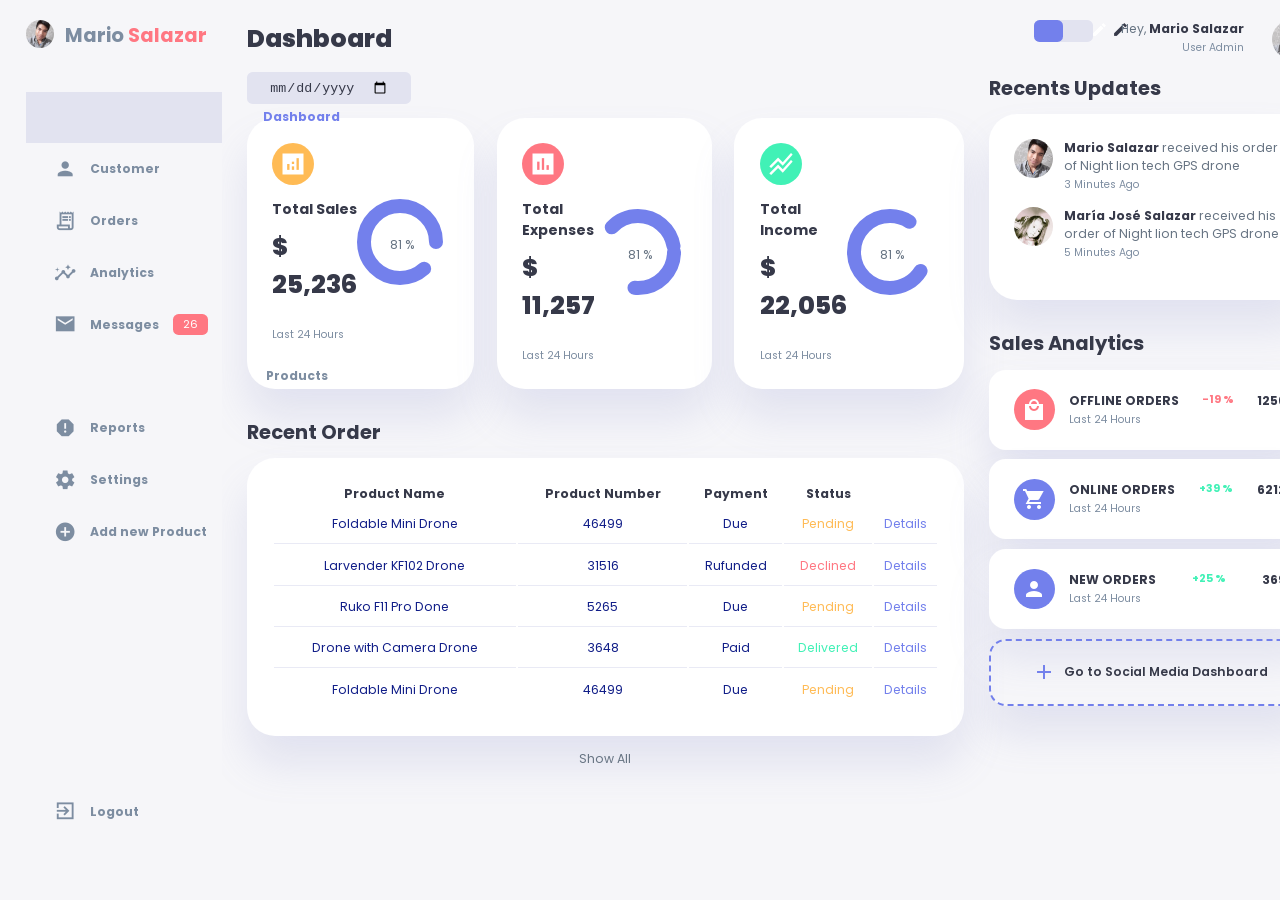
==== dashboard/index.html @ 766b9f81 "Mario Salazar" ====
<!DOCTYPE html>
<html lang="en">
<head>
    <meta charset="UTF-8">
    <meta http-equiv="X-UA-Compatible" content="IE=edge">
    <meta name="viewport" content="width=device-width, initial-scale=1.0">
    <link rel="icon" type="image/jpg" href="../img/apps_web_browser.ico">
    <link href="https://fonts.googleapis.com/icon?family=Material+Icons+Sharp" rel="stylesheet">
    <link rel="stylesheet" href="css/style.css">
    <title>Responsive Dashboard</title>
</head>
<body>
    <div class="container">
        <aside>
            <div class="top">
                <div class="logo">
                    <img src="img/mario_profile.png" alt="">
                    <h2 class="text-muted">Mario
                        <span class="danger">Salazar</span>
                    </h2>
                </div>
                <div class="close" id="close-btn">
                    <span class="material-icons-sharp">
                        highlight_off
                    </span>
                </div>
            </div>
            <div class="sidebar">
                <a class="active" href="#">
                    <span class="material-icons-sharp">
                        grid_view
                    </span>
                    <h3>Dashboard</h3>
                </a>
                <a href="#">
                    <span class="material-icons-sharp">
                        person
                    </span>
                    <h3>Customer</h3>
                </a>
                <a href="#">
                    <span class="material-icons-sharp">
                        receipt_long
                    </span>
                    <h3>Orders</h3>
                </a>
                <a href="#">
                    <span class="material-icons-sharp">
                        insights
                    </span>
                    <h3>Analytics</h3>
                </a>
                <a href="#">
                    <span class="material-icons-sharp">
                        mail
                    </span>
                    <h3>Messages</h3>
                    <span class="message-count">26</span>
                </a>
                <a href="#">
                    <span class="material-icons-sharp">
                        inventory
                    </span>
                    <h3>Products</h3>
                </a>
                <a href="#">
                    <span class="material-icons-sharp">
                        report
                    </span>
                    <h3>Reports</h3>
                </a>
                <a href="#">
                    <span class="material-icons-sharp">
                        settings
                    </span>
                    <h3>Settings</h3>
                </a>
                <a href="#">
                    <span class="material-icons-sharp">
                        add_circle
                    </span>
                    <h3>Add new Product</h3>
                </a>
                <a href="#">
                    <span class="material-icons-sharp">
                        exit_to_app
                    </span>
                    <h3>Logout</h3>
                </a>
            </div>
        </aside>
        <main>
            <h1>Dashboard</h1>
            <div class="date">
                <input type="date">
            </div>
            <div class="insights">
                <div class="sales">
                    <span class="material-icons-sharp">
                        analytics
                    </span>
                    <div class="middle">
                        <div class="left">
                            <h3>Total Sales</h3>
                            <h1>$ 25,236</h1>
                        </div>
                        <div class="progress">
                            <svg>
                                <circle cx="38" cy="38" r="36"></circle>
                            </svg>
                            <div class="number">
                                <p>81 %</p>
                            </div>
                        </div>
                    </div>
                    <small class="text-muted">
                        Last 24 Hours
                    </small>
                </div>

                <div class="expenses">
                    <span class="material-icons-sharp">
                        assessment
                    </span>
                    <div class="middle">
                        <div class="left">
                            <h3>Total Expenses</h3>
                            <h1>$ 11,257</h1>
                        </div>
                        <div class="progress">
                            <svg>
                                <circle cx="38" cy="38" r="36"></circle>
                            </svg>
                            <div class="number">
                                <p>81 %</p>
                            </div>
                        </div>
                    </div>
                    <small class="text-muted">
                        Last 24 Hours
                    </small>
                </div>

                <div class="income">
                    <span class="material-icons-sharp">
                        stacked_line_chart
                    </span>
                    <div class="middle">
                        <div class="left">
                            <h3>Total Income</h3>
                            <h1>$ 22,056</h1>
                        </div>
                        <div class="progress">
                            <svg>
                                <circle cx="38" cy="38" r="36"></circle>
                            </svg>
                            <div class="number">
                                <p>81 %</p>
                            </div>
                        </div>
                    </div>
                    <small class="text-muted">
                        Last 24 Hours
                    </small>
                </div>

            </div>
            <div class="recent-order">
                <h2>Recent Order</h2>
                <table>
                    <thead>
                        <tr>
                            <th>Product Name</th>
                            <th>Product Number</th>
                            <th>Payment</th>
                            <th>Status</th>
                            <th></th>
                        </tr>
                    </thead>
                    <tbody>
                      
                   
                </table>
                <a href="#">Show All</a>
            </div>
        </main>
        <div class="right">
            <div class="top">
                <button id="menu-btn">
                    <span class="material-icons-sharp">menu</span>
                </button>
                <div class="theme-toggler">
                    <span class="material-icons-sharp active">light_mode</span>
                    <span class="material-icons-sharp">dark_mode</span>
                </div>
                <div class="profile">
                    <div class="info">
                        <p>Hey, <b>Mario Salazar</b></p>
                        <small class="text-muted">User Admin</small>
                    </div>
                    <div class="profile-photo">
                        <img src="img/mario_profile.png" alt="">
                    </div>
                </div>
            </div>
            <div class="recent-updates">
                <h2>Recents Updates</h2>
                <div class="updates">
                   <div class="update">
                        <div class="profile-photo">
                            <img src="img/mario_profile.png" alt="">
                        </div>
                        <div class="message">
                            <p><b>Mario Salazar</b> received his order of Night lion tech GPS drone</p>
                            <small class="text-muted">3 Minutes Ago</small>
                        </div>
                   </div>
                <div class="update">
                    <div class="profile-photo">
                        <img src="img/mariajose.jpg" alt="">
                    </div>
                    <div class="message">
                        <p><b>María José Salazar</b> received his order of Night lion tech GPS drone</p>
                        <small class="text-muted">5 Minutes Ago</small>
                    </div>
                </div>
                </div>
            </div>
            <div class="sales-analytics">
                <h2>Sales Analytics</h2>
                <div class="item offline">
                    <div class="icon">
                        <span class="material-icons-sharp active">local_mall</span>
                    </div>
                    <div class="right">
                        <div class="info">
                            <h3>OFFLINE ORDERS</h3>
                            <small class="text-muted">Last 24 Hours</small>
                        </div>
                        <h5 class="danger">-19 %</h5>
                        <h3>1256</h3>
                    </div>
                </div>

                <div class="item online">
                    <div class="icon">
                        <span class="material-icons-sharp active">shopping_cart</span>
                    </div>
                    <div class="right">
                        <div class="info">
                            <h3>ONLINE ORDERS</h3>
                            <small class="text-muted">Last 24 Hours</small>
                        </div>
                        <h5 class="success">+39 %</h5>
                        <h3>6212</h3>
                    </div>
                </div>

                <div class="item customers">
                    <div class="icon">
                        <span class="material-icons-sharp active">person</span>
                    </div>
                    <div class="right">
                        <div class="info">
                            <h3>NEW ORDERS</h3>
                            <small class="text-muted">Last 24 Hours</small>
                        </div>
                        <h5 class="success">+25 %</h5>
                        <h3>369</h3>
                    </div>
                </div>
                <div class="item add-product">
                    <div>
                        <span class="material-icons-sharp active">add</span>
                       <a href="https://hungry-spence-fd4538.netlify.app/">
                            <h3>Go to Social Media Dashboard</h3>
                       </a>
                    </div>
                </div>
            </div>
        </div>
    </div><script src="js/order.js"></script>
    <script src="js/functions.js"></script>
</body>
</html>
---- dashboard/css/style.css ----
@import url("https://fonts.googleapis.com/css2?family=Inter:wght@400;700&family=Poppins:wght@300;400;500;600;700;800&display=swap");
:root {
  --color-primary: #7380ec;
  --color-danger: #ff7782;
  --color-success: #41f1b6;
  --color-warning: #ffbb55;
  --color-white: #fff;
  --color-info-dark: #7d8da1;
  --color-info-light: #dce1eb;
  --color-dark: #363949;
  --color-light: rgba(132, 139, 200, 0.18);
  --color-primary-variant: #111e88;
  --color-dark-variant: #677483;
  --color-background: #f6f6f9;
  --color-gardient-variant: linear-gradient(to right, red 0%, blue 100%);

  --card-border-radius: 2rem;
  --border-radius-1: 0.4rem;
  --border-radius-2: 0.8rem;
  --border-radius-3: 1.2rem;

  --card-padding: 1.8rem;
  --padding: 1.2rem;

  --box-shadow: 0 2rem 3rem var(--color-light);
}

.dark-theme-variables {
  --color-background: #181a1e;
  --color-white: #202528;
  --color-dark: #edeffd;
  --color-dark-variant: #a3bdcc;
  --color-light: rgba(0, 0, 0, 0.4);
  --box-shadow: 0 2rem 3rem var(--color-light);
}

* {
  margin: 0;
  padding: 0;
  outline: 0;
  appearance: none;
  border: 0;
  text-decoration: none;
  list-style: none;
  box-sizing: border-box;
}

html {
  font-size: 14px;
}

body {
  width: 100vw;
  height: 100vh;
  font-family: poppins, sans-serif;
  font-size: 0.88rem;
  background: var(--color-background);
  user-select: none;
  overflow-x: hidden;
  color: var(--color-dark);
}

.container {
  display: grid;
  width: 96%;
  margin: 0 auto;
  gap: 1.8rem;
  grid-template-columns: 14rem auto 23rem;
}

a {
  color: var(--color-dark);
}

img {
  display: block;
  width: 100%;
}

h1 {
  font-weight: 800;
  font-size: 1.8rem;
}
h2 {
  font-size: 1.4rem;
}

h3 {
  font-size: 0.87rem;
}

h4 {
  font-size: 0.8rem;
}

h5 {
  font-size: 0.77rem;
}

small {
  font-size: 0.75rem;
}

.profile-photo {
  width: 2.8rem;
  height: 2.8rem;
  border-radius: 50%;
  overflow: hidden;
  -webkit-border-radius: 50%;
  -moz-border-radius: 50%;
  -ms-border-radius: 50%;
  -o-border-radius: 50%;
}

.text-muted {
  color: var(--color-info-dark);
}

p {
  color: var(--color-dark-variant);
}

b {
  color: var(--color-dark);
}

.primary {
  color: var(--color-primary);
}

.danger {
  color: var(--color-danger);
}

.success {
  color: var(--color-success);
}

.warning {
  color: var(--color-warning);
}

aside {
  height: 100vh;
}

aside .top {
  background: var(--color-background);
  display: flex;
  align-items: center;
  justify-content: space-between;
  margin-top: 1.4rem;
}

aside .logo {
  display: flex;
  gap: 0.8rem;
}

aside .logo img {
  border-radius: var(--card-border-radius);
  width: 2rem;
  height: 2rem;
  -webkit-border-radius: var(--card-border-radius);
  -moz-border-radius: var(--card-border-radius);
  -ms-border-radius: var(--card-border-radius);
  -o-border-radius: var(--card-border-radius);
}

aside .close {
  display: none;
}

aside .sidebar {
  background: var(--color-background);
  display: flex;
  flex-direction: column;
  height: 86vh;
  position: relative;
  top: 3rem;
}

aside h3 {
  font-weight: 500;
  font-weight: bold;
}

aside .sidebar a {
  display: flex;
  color: var(--color-info-dark);
  margin-left: 2rem;
  gap: 1rem;
  align-items: center;
  position: relative;
  height: 3.7rem;
  transition: all 300ms ease;
  -webkit-transition: all 300ms ease;
  -moz-transition: all 300ms ease;
  -ms-transition: all 300ms ease;
  -o-transition: all 300ms ease;
}
aside .sidebar a span {
  font-size: 1.6rem;
  transition: all 300ms ease;
}

aside .sidebar a:last-child {
  position: absolute;
  bottom: 2rem;
  width: 100%;
}

aside .sidebar a.active {
  background: var(--color-light);
  color: var(--color-primary);
  margin-left: 0;
}
aside .sidebar a.active:before {
  content: "";
  width: 6px;
  height: 100%;
  background: var(--color-primary);
}

aside .sidebar a.active span {
  color: var(--color-primary);
  margin-left: calc(1rem - 3px);
}

aside .sidebar a:hover {
  color: var(--color-primary);
}

aside .sidebar a:hover span {
  margin-left: 1rem;
}

aside .sidebar .message-count {
  background: var(--color-danger);
  color: var(--color-white);
  padding: 2px 10px;
  font-size: 11px;
  border-radius: var(--border-radius-1);
  -webkit-border-radius: var(--border-radius-1);
  -moz-border-radius: var(--border-radius-1);
  -ms-border-radius: var(--border-radius-1);
  -o-border-radius: var(--border-radius-1);
}

main {
  margin-top: 1.4rem;
}

main .date {
  display: inline-block;
  background: var(--color-light);
  border-radius: var(--border-radius-1);
  margin-top: 1rem;
  padding: 0.5rem 1.6rem;
  -webkit-border-radius: var(--border-radius-1);
  -moz-border-radius: var(--border-radius-1);
  -ms-border-radius: var(--border-radius-1);
  -o-border-radius: var(--border-radius-1);
}

main .date input[type="date"] {
  background: transparent;
  color: var(--color-dark);
}

main .insights {
  display: grid;
  grid-template-columns: repeat(3, 1fr);
  gap: 1.6rem;
}

main .insights > div {
  background: var(--color-white);
  padding: var(--card-padding);
  border-radius: var(--card-border-radius);
  margin-top: 1rem;
  box-shadow: var(--box-shadow);
  transition: all 300ms ease;
  -webkit-transition: all 300ms ease;
  -moz-transition: all 300ms ease;
  -ms-transition: all 300ms ease;
  -o-transition: all 300ms ease;
  -webkit-border-radius: var(--card-border-radius);
  -moz-border-radius: var(--card-border-radius);
  -ms-border-radius: var(--card-border-radius);
  -o-border-radius: var(--card-border-radius);
}

main .insights > div:hover {
  box-shadow: none;
}

main .insights > div span {
  background: var(--color-primary);
  padding: 0.5rem;
  border-radius: 50%;
  color: var(--color-white);
  font-size: 2rem;
  -webkit-border-radius: 50%;
  -moz-border-radius: 50%;
  -ms-border-radius: 50%;
  -o-border-radius: 50%;
}
main .insights > div.sales span {
  background: var(--color-warning);
}

main .insights > div.expenses span {
  background: var(--color-danger);
}

main .insights > div.income span {
  background: var(--color-success);
}

main .insights > div .middle {
  display: flex;
  align-items: center;
  justify-content: space-between;
}

main .insights h3 {
  margin: 1rem 0 0.6rem;
  font-size: 1rem;
}

main .insights .progress {
  position: relative;
  width: 92px;
  height: 92px;
  border-radius: 50%;
  -webkit-border-radius: 50%;
  -moz-border-radius: 50%;
  -ms-border-radius: 50%;
  -o-border-radius: 50%;
}

main .insights svg {
  width: 7rem;
  height: 7rem;
}

main .insights svg circle {
  fill: none;
  stroke: var(--color-primary);
  stroke-width: 14;
  stroke-linecap: round;
  transform: translate(5px, 5px);
  stroke-dasharray: 110;
  stroke-dashoffset: 92;
  -webkit-transform: translate(5px, 5px);
  -moz-transform: translate(5px, 5px);
  -ms-transform: translate(5px, 5px);
  -o-transform: translate(5px, 5px);
}

main .insights .sales svg circle {
  stroke-dashoffset: -30;
  stroke-dasharray: 200;
}
main .insights .expenses svg circle {
  stroke-dashoffset: 20;
  stroke-dasharray: 80;
}

main .insights .income svg circle {
  stroke-dashoffset: -20;
  stroke-dasharray: 170;
}

main .insights .progress .number {
  position: absolute;
  top: 0;
  left: 0;
  height: 100%;
  width: 100%;
  display: flex;
  justify-content: center;
  align-items: center;
}

main .insights small {
  margin-top: 1.6rem;
  display: block;
}

main .recent-order {
  margin-top: 2rem;
}

main .recent-order h2 {
  margin-bottom: 0.8rem;
}

main .recent-order table {
  background: var(--color-white);
  width: 100%;
  border-radius: var(--card-border-radius);
  padding: var(--card-padding);
  text-align: center;
  box-shadow: var(--box-shadow);
  transition: all 300ms ease;
  -webkit-border-radius: var(--card-border-radius);
  -moz-border-radius: var(--card-border-radius);
  -ms-border-radius: var(--card-border-radius);
  -o-border-radius: var(--card-border-radius);
}

main .recent-order table:hover {
  box-shadow: none;
}

main table tbody td {
  height: 2.8rem;
  border-bottom: 1px solid var(--color-light);
  color: var(--color-primary-variant);
}

main table tbody tr:last-child td {
  border: none;
}

main .recent-order a {
  text-align: center;
  display: block;
  margin: 1rem auto;
  color: var(--color-dark-variant);
}

.right {
  margin-top: 1.4rem;
}

.right .top {
  display: flex;
  justify-content: end;
  gap: 2rem;
}

.right .top button {
  display: none;
}

.right .theme-toggler {
  background: var(--color-light);
  display: flex;
  justify-content: space-between;
  align-items: center;
  height: 1.6rem;
  width: 4.2rem;
  cursor: pointer;
  border-radius: var(--border-radius-1);
  -webkit-border-radius: var(--border-radius-1);
  -moz-border-radius: var(--border-radius-1);
  -ms-border-radius: var(--border-radius-1);
  -o-border-radius: var(--border-radius-1);
}

.right .theme-toggler span {
  font-size: 1.2rem;
  width: 50%;
  height: 100%;
  display: flex;
  align-items: center;
  justify-content: center;
}

.right .theme-toggler span.active {
  background: var(--color-primary);
  color: white;
  border-radius: var(--border-radius-1);
  -webkit-border-radius: var(--border-radius-1);
  -moz-border-radius: var(--border-radius-1);
  -ms-border-radius: var(--border-radius-1);
  -o-border-radius: var(--border-radius-1);
}

.right .top .profile {
  display: flex;
  gap: 2rem;
  text-align: right;
}

.right .recent-updates {
  margin-top: 1rem;
}

.right .recent-updates h2 {
  margin-bottom: 0.8rem;
}

.right .recent-updates .updates {
  background: var(--color-white);
  padding: var(--card-padding);
  border-radius: var(--card-border-radius);
  box-shadow: var(--box-shadow);
  transition: all 300ms ease;
  -webkit-border-radius: var(--card-border-radius);
  -moz-border-radius: var(--card-border-radius);
  -ms-border-radius: var(--card-border-radius);
  -o-border-radius: var(--card-border-radius);
  -webkit-transition: all 300ms ease;
  -moz-transition: all 300ms ease;
  -ms-transition: all 300ms ease;
  -o-transition: all 300ms ease;
}

.right .recent-updates .updates:hover {
  box-shadow: none;
}
.right .recent-updates .updates .update {
  display: grid;
  grid-template-columns: 2.6rem auto;
  gap: 1rem;
  margin-bottom: 1rem;
}

.right .sales-analytics {
  margin-top: 2rem;
}

.right .sales-analytics h2 {
  margin-bottom: 0.8rem;
}
.right .sales-analytics .item {
  background: var(--color-white);
  display: flex;
  align-items: center;
  gap: 1rem;
  margin-bottom: 0.7rem;
  padding: 1.4rem var(--card-padding);
  border-radius: var(--border-radius-3);
  box-shadow: var(--box-shadow);
  transition: all 300ms ease;
  -webkit-border-radius: var(--border-radius-3);
  -moz-border-radius: var(--border-radius-3);
  -ms-border-radius: var(--border-radius-3);
  -o-border-radius: var(--border-radius-3);
  -webkit-transition: all 300ms ease;
  -moz-transition: all 300ms ease;
  -ms-transition: all 300ms ease;
  -o-transition: all 300ms ease;
}

.right .sales-analytics .item:hover {
  box-shadow: none;
}

.right .sales-analytics .item .right {
  display: flex;
  justify-content: space-between;
  align-items: start;
  margin: 0;
  width: 100%;
}

.right .sales-analytics .item .icon {
  padding: 0.6rem;
  color: var(--color-white);
  border-radius: 50%;
  background: var(--color-primary);
  display: flex;
  -webkit-border-radius: 50%;
  -moz-border-radius: 50%;
  -ms-border-radius: 50%;
  -o-border-radius: 50%;
}

.right .sales-analytics .item.offline .icon {
  background: var(--color-danger);
}

.right .sales-analytics .add-product {
  background-color: transparent;
  border: 2px dashed var(--color-primary);
  color: var(--color-primary);
  display: flex;
  align-items: center;
  justify-content: center;
}

.right .sales-analytics .add-product:hover {
  background: var(--color-primary);
  color: var(--color-white);
}

.right .sales-analytics .add-product div {
  display: flex;
  align-items: center;
  gap: 0.6rem;
}

.right .sales-analytics .add-product div h3 {
  font-weight: 600;
}

@media screen and (max-width: 1200px) {
  .container {
    width: 94%;
    grid-template-columns: 7rem auto 23rem;
  }
  aside .logo h2 {
    display: none;
  }
  aside .sidebar h3 {
    display: none;
  }

  aside .sidebar a {
    width: 5.6rem;
  }
  aside .sidebar a:last-child {
    position: relative;
    margin-top: 1.8rem;
  }

  main .insights {
    grid-template-columns: 1fr;
    gap: 0;
  }
  main .recent-order {
    width: 94%;
    position: absolute;
    left: 50%;
    transform: translate(-50%);
    margin: 2rem 0 0 8.8rem;
    -webkit-transform: translate(-50%);
    -moz-transform: translate(-50%);
    -ms-transform: translate(-50%);
    -o-transform: translate(-50%);
  }
  main .recent-order table {
    width: 83vw;
  }
  main table tbody tr th:last-child,
  main table tbody tr th:first-child {
    display: none;
  }
}

@media screen and (max-width: 768px) {
  .container {
    width: 100%;
    grid-template-columns: 1fr;
  }
  aside {
    position: fixed;
    left: -100%;
    background: var(--color-white);
    width: 18rem;
    z-index: 3;
    box-shadow: 1rem 3rem 4rem var(--box-shadow);
    height: 100vh;
    padding-right: var(--card-padding);
    display: none;
    animation: showMenu 400ms ease forwards;
    -webkit-animation: showMenu 400ms ease forwards;
  }

  @keyframes showMenu {
    to {
      left: 0;
    }
  }

  aside .logo {
    margin-left: 1rem;
  }
  aside .logo h2 {
    display: inline;
  }

  aside .sidebar h3 {
    display: inline;
  }

  aside .sidebar a {
    width: 100%;
    height: 3.4rem;
  }
  aside .sidebar a:last-child {
    position: absolute;
    bottom: 5rem;
  }

  aside .close {
    display: inline-block;
    cursor: pointer;
  }
  main {
    margin-top: 8rem;
    padding: 0 1rem;
  }

  main .recent-order {
    position: relative;
    margin: 3rem 0 0 0;
    width: 100%;
  }
  main .recent-order table {
    width: 100%;
    margin: 0;
  }

  .right {
    width: 94%;
    margin: 0 auto 4rem;
  }

  .right .top {
    position: fixed;
    top: 0;
    left: 0;
    align-items: center;
    padding: 0 0.8rem;
    height: 4.6rem;
    background: var(--color-white);
    width: 100%;
    margin: 0;
    z-index: 2;
    box-shadow: 0 1rem var(--color-light);
  }

  .right .top .theme-toggler {
    width: 4.4rem;
    position: absolute;
    left: 66%;
  }
  .right .profile .info {
    display: none;
  }
  .right .top button {
    display: inline-block;
    background: transparent;
    cursor: pointer;
    color: var(--color-dark);
    position: absolute;
    left: 1rem;
    font-size: 2rem;
  }
  .right .top button span {
    font-size: 2rem;
  }
}
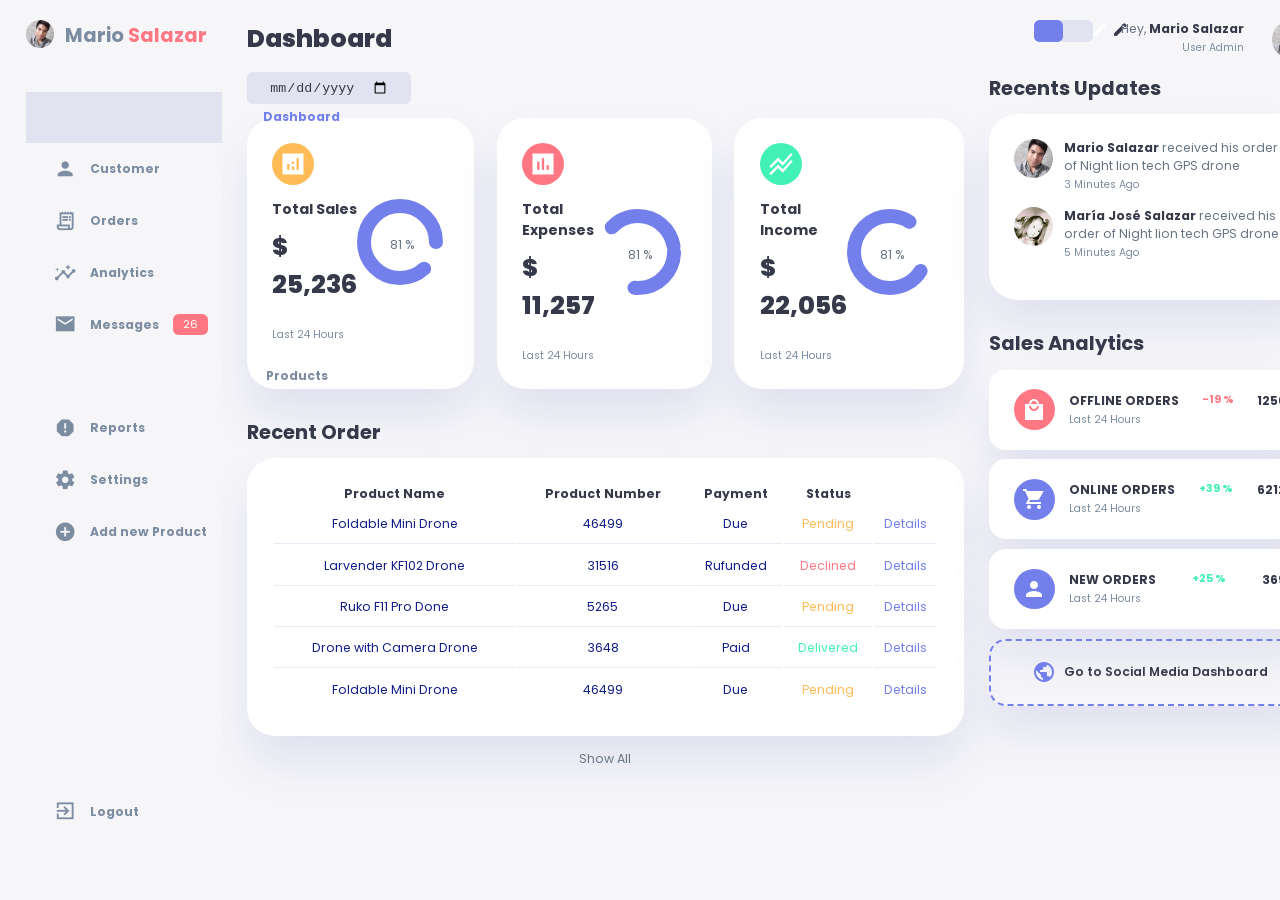
==== commit a77e57c1: "Mario Salazar" ====
--- a/dashboard/index.html
+++ b/dashboard/index.html
@@ -271,7 +271,7 @@
                 </div>
                 <div class="item add-product">
                     <div>
-                        <span class="material-icons-sharp active">add</span>
+                        <span class="material-icons-sharp active">public</span>
                        <a href="https://hungry-spence-fd4538.netlify.app/">
                             <h3>Go to Social Media Dashboard</h3>
                        </a>
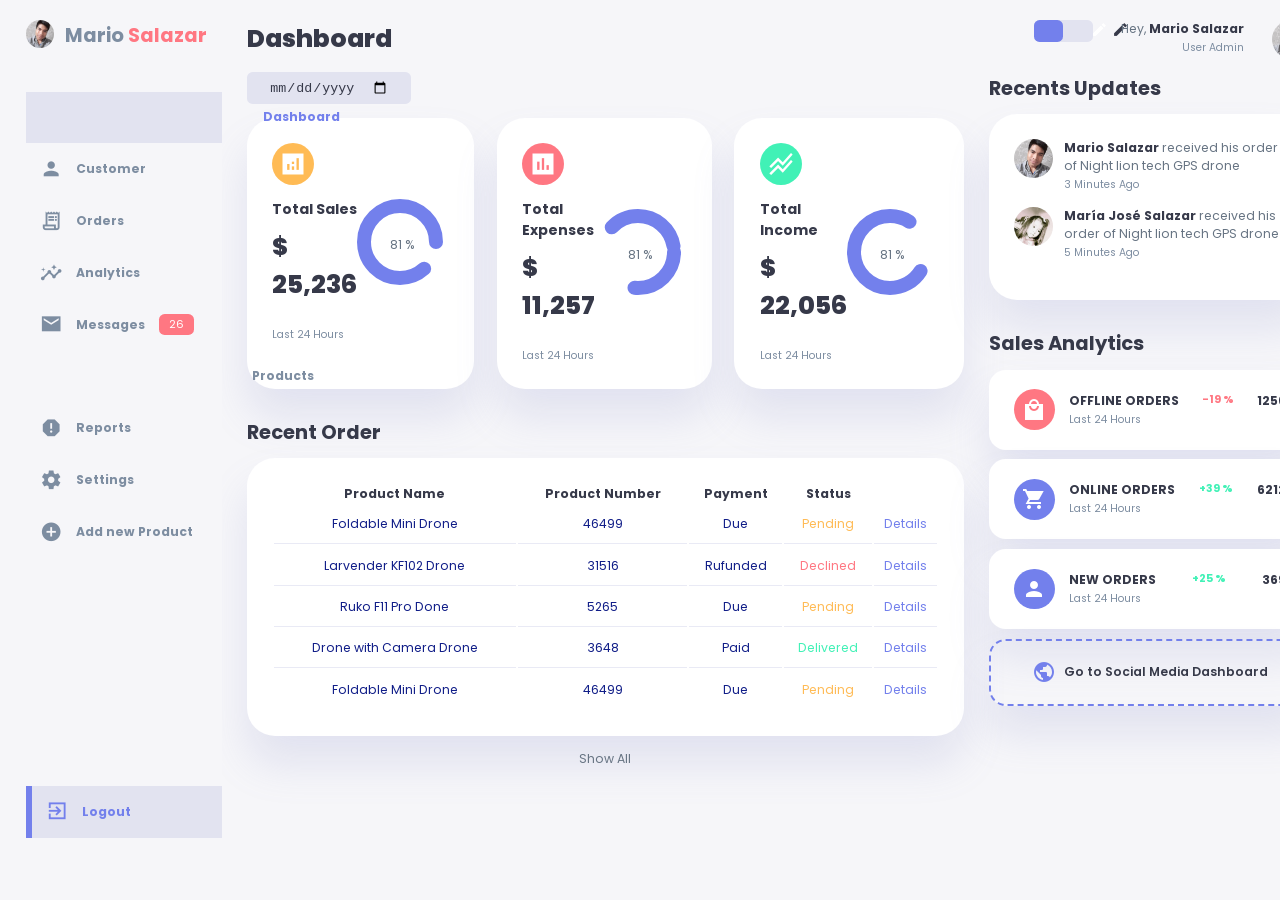
==== commit f43e1813: "Mario Salazar" ====
--- a/dashboard/index.html
+++ b/dashboard/index.html
@@ -81,7 +81,7 @@
                     </span>
                     <h3>Add new Product</h3>
                 </a>
-                <a href="#">
+                <a class="logout" href="#">
                     <span class="material-icons-sharp">
                         exit_to_app
                     </span>
--- a/dashboard/css/style.css
+++ b/dashboard/css/style.css
@@ -188,7 +188,7 @@
 aside .sidebar a {
   display: flex;
   color: var(--color-info-dark);
-  margin-left: 2rem;
+  margin-left: 1rem;
   gap: 1rem;
   align-items: center;
   position: relative;
@@ -210,12 +210,14 @@
   width: 100%;
 }
 
-aside .sidebar a.active {
+aside .sidebar a.active,
+aside .sidebar a.logout {
   background: var(--color-light);
   color: var(--color-primary);
   margin-left: 0;
 }
-aside .sidebar a.active:before {
+aside .sidebar a.active:before,
+aside .sidebar a.logout:before {
   content: "";
   width: 6px;
   height: 100%;
@@ -228,11 +230,12 @@
 }
 
 aside .sidebar a:hover {
-  color: var(--color-primary);
+  color: mediumvioletred;
+  background: var(--color-light);
 }
 
 aside .sidebar a:hover span {
-  margin-left: 1rem;
+  margin-left: 0.5rem;
 }
 
 aside .sidebar .message-count {
@@ -265,6 +268,11 @@
 
 main .date input[type="date"] {
   background: transparent;
+  color: var(--color-dark);
+}
+
+main .date input {
+  background: black;
   color: var(--color-dark);
 }
 
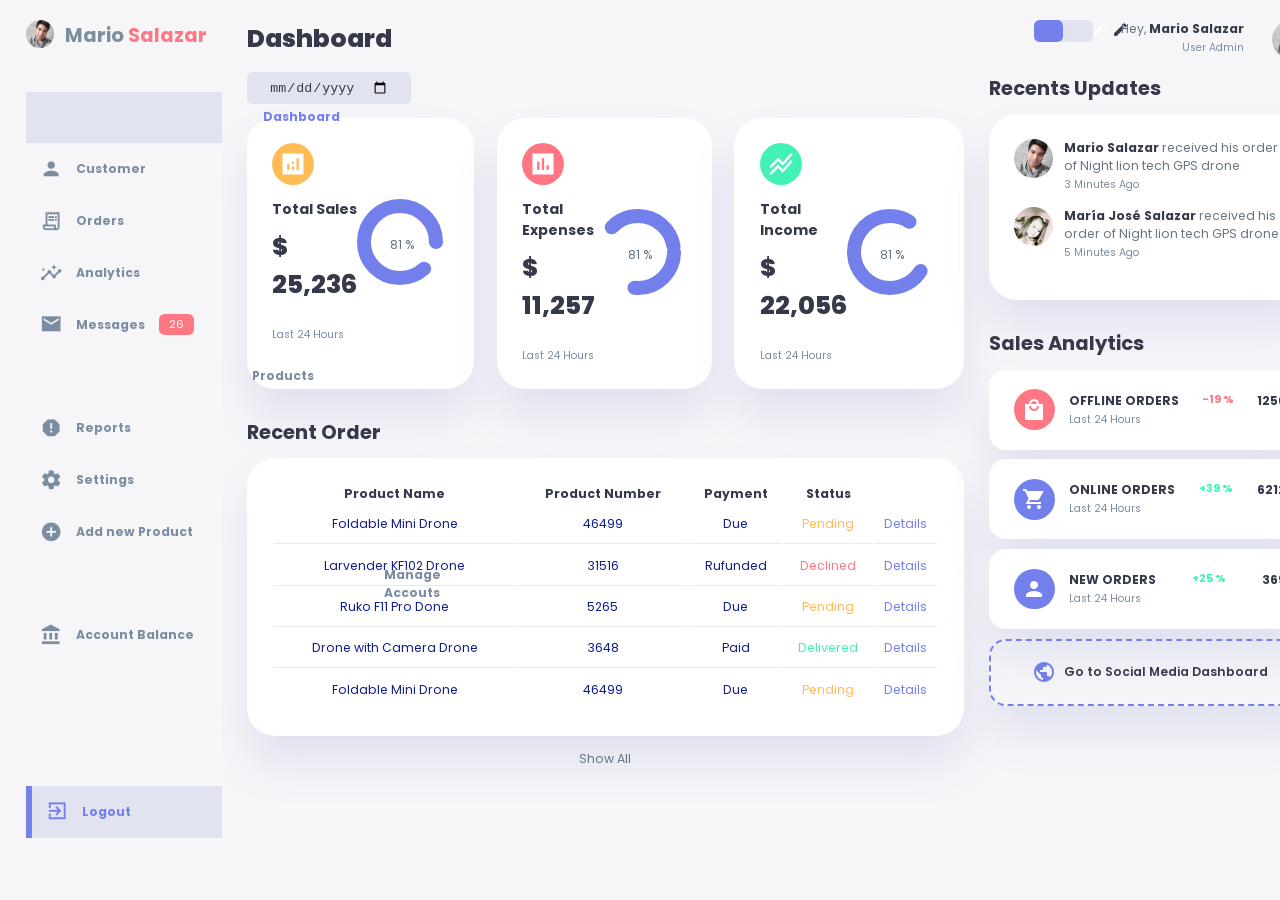
==== commit cdf28d7e: "Update By Salazar mario" ====
--- a/dashboard/index.html
+++ b/dashboard/index.html
@@ -81,6 +81,18 @@
                     </span>
                     <h3>Add new Product</h3>
                 </a>
+                <a href="#">
+                    <span class="material-icons-sharp">
+                        manage_accounts
+                    </span>
+                    <h3>Manage Accouts</h3>
+                </a>
+                <a href="#">
+                    <span class="material-icons-sharp">
+                        account_balance
+                    </span>
+                    <h3>Account Balance</h3>
+                </a>
                 <a class="logout" href="#">
                     <span class="material-icons-sharp">
                         exit_to_app
